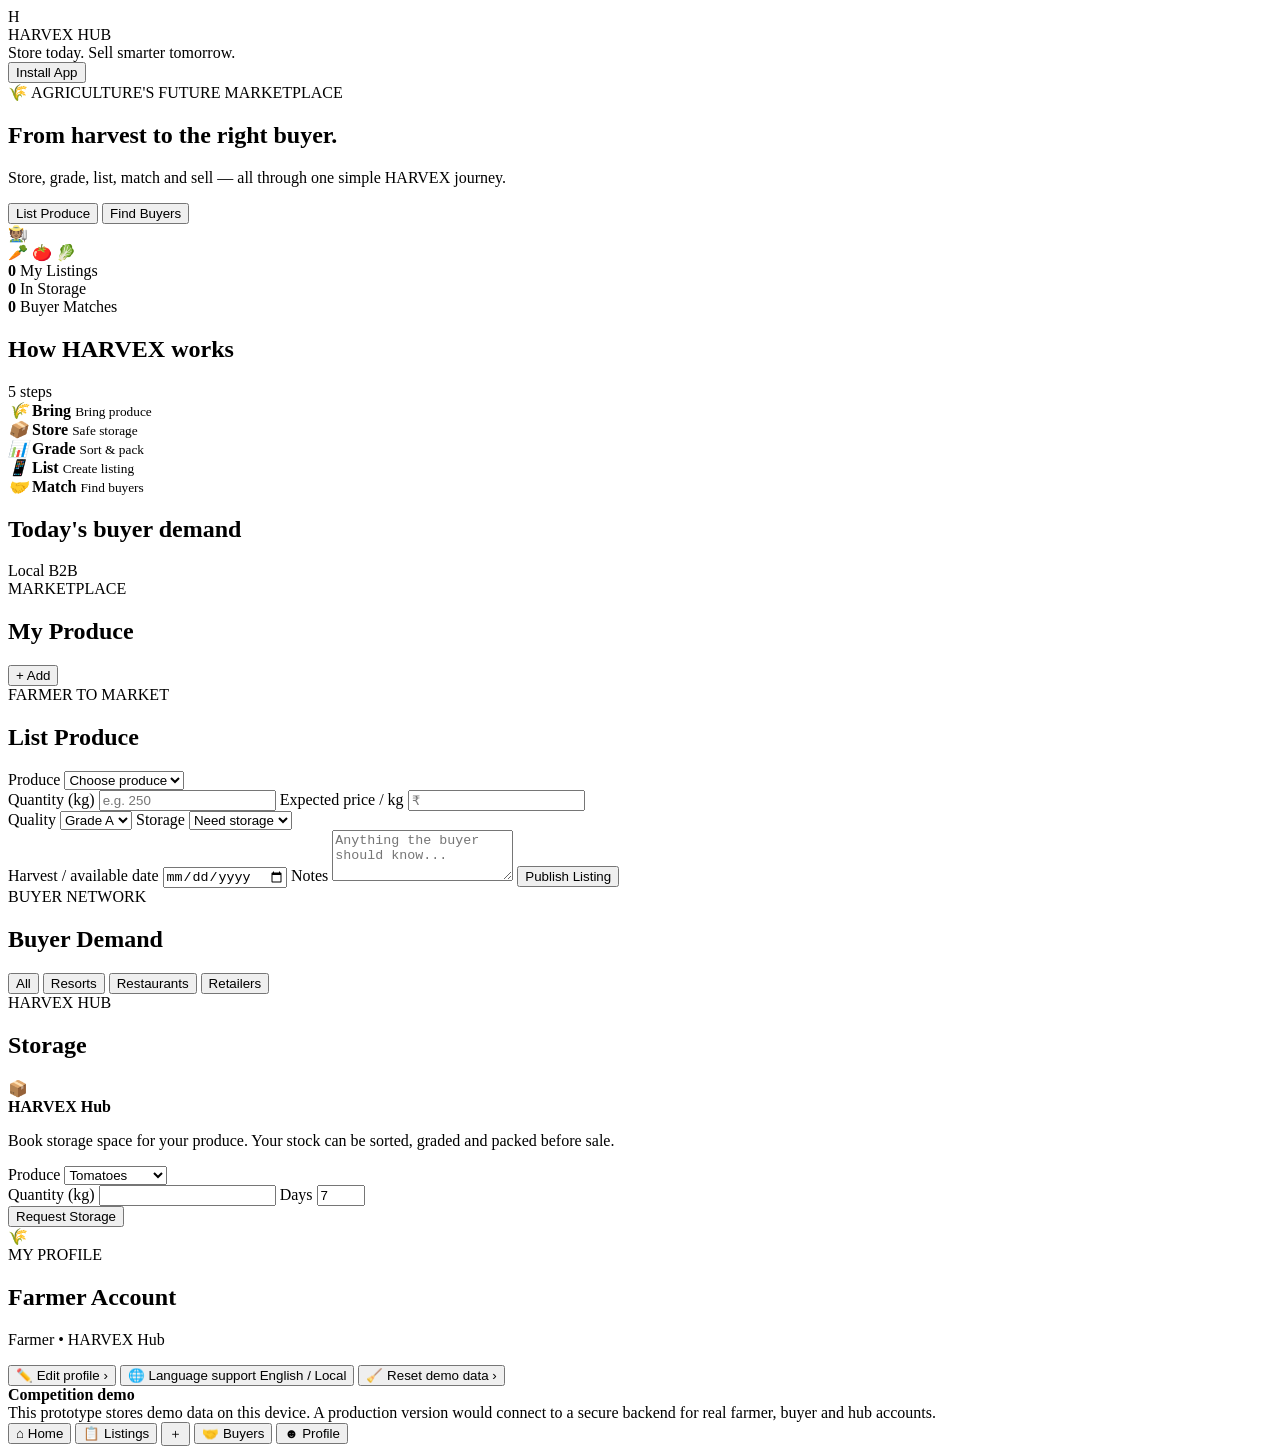
==== app/index.html @ 4658bad4 "Create index.html" ====
<!doctype html>
<html lang="en">
<head>
  <meta charset="utf-8">
  <meta name="viewport" content="width=device-width,initial-scale=1,viewport-fit=cover">
  <meta name="theme-color" content="#155C3B">
  <meta name="description" content="HARVEX HUB — agriculture storage, marketplace and buyer connections.">
  <link rel="manifest" href="manifest.json">
  <link rel="icon" href="icons/icon.svg">
  <link rel="stylesheet" href="styles.css">
  <title>HARVEX HUB</title>
</head>

<body>

<div id="toast" class="toast"></div>

<header class="topbar">
  <div class="brand">
    <div class="brandmark">H</div>
    <div>
      <div class="brandname">HARVEX <span>HUB</span></div>
      <div class="tagline">Store today. Sell smarter tomorrow.</div>
    </div>
  </div>
  <button id="installBtn" class="install-btn hidden">Install App</button>
</header>

<main>

<!-- HOME -->
<section id="home" class="screen active">

  <div class="hero">
    <div>
      <div class="eyebrow">🌾 AGRICULTURE'S FUTURE MARKETPLACE</div>

      <h1>From <span>harvest</span> to the right buyer.</h1>

      <p>
        Store, grade, list, match and sell — all through one simple HARVEX journey.
      </p>

      <div class="hero-actions">
        <button class="primary" data-go="add">List Produce</button>
        <button class="secondary" data-go="buyers">Find Buyers</button>
      </div>
    </div>

    <div class="hero-art">
      <div class="sun"></div>
      <div class="field f1"></div>
      <div class="field f2"></div>
      <div class="field f3"></div>
      <div class="farmer-emoji">🧑🏽‍🌾</div>
      <div class="produce">🥕 🍅 🥬</div>
    </div>
  </div>

  <div class="stats">
    <div>
      <b id="statListings">0</b>
      <span>My Listings</span>
    </div>

    <div>
      <b id="statStored">0</b>
      <span>In Storage</span>
    </div>

    <div>
      <b id="statMatches">0</b>
      <span>Buyer Matches</span>
    </div>
  </div>

  <div class="section-title">
    <h2>How HARVEX works</h2>
    <span>5 steps</span>
  </div>

  <div class="steps">

    <div class="step">
      <i>🌾</i>
      <b>Bring</b>
      <small>Bring produce</small>
    </div>

    <div class="step">
      <i>📦</i>
      <b>Store</b>
      <small>Safe storage</small>
    </div>

    <div class="step">
      <i>📊</i>
      <b>Grade</b>
      <small>Sort & pack</small>
    </div>

    <div class="step">
      <i>📱</i>
      <b>List</b>
      <small>Create listing</small>
    </div>

    <div class="step">
      <i>🤝</i>
      <b>Match</b>
      <small>Find buyers</small>
    </div>

  </div>

  <div class="section-title">
    <h2>Today's buyer demand</h2>
    <span>Local B2B</span>
  </div>

  <div id="demandPreview" class="demand-grid"></div>

</section>


<!-- LISTINGS -->
<section id="listings" class="screen">

  <div class="page-head">

    <div>
      <div class="eyebrow">MARKETPLACE</div>
      <h1>My Produce</h1>
    </div>

    <button class="primary small-btn" data-go="add">+ Add</button>

  </div>

  <div id="listingList"></div>

</section>


<!-- ADD PRODUCE -->
<section id="add" class="screen">

  <div class="page-head">

    <div>
      <div class="eyebrow">FARMER TO MARKET</div>
      <h1>List Produce</h1>
    </div>

  </div>

  <form id="produceForm" class="form-card">

    <label>
      Produce

      <select id="produce" required>
        <option value="">Choose produce</option>
        <option>Tomatoes</option>
        <option>Onions</option>
        <option>Potatoes</option>
        <option>Leafy Greens</option>
        <option>Bananas</option>
        <option>Mangoes</option>
        <option>Chillies</option>
        <option>Cashew</option>
      </select>

    </label>

    <div class="two">

      <label>
        Quantity (kg)
        <input id="qty" type="number" min="1" required placeholder="e.g. 250">
      </label>

      <label>
        Expected price / kg
        <input id="price" type="number" min="1" required placeholder="₹">
      </label>

    </div>

    <div class="two">

      <label>
        Quality

        <select id="quality">
          <option>Grade A</option>
          <option>Grade B</option>
          <option>Mixed</option>
        </select>

      </label>

      <label>
        Storage

        <select id="storage">
          <option>Need storage</option>
          <option>Ready to sell</option>
        </select>

      </label>

    </div>

    <label>
      Harvest / available date
      <input id="date" type="date" required>
    </label>

    <label>
      Notes

      <textarea
        id="notes"
        rows="3"
        placeholder="Anything the buyer should know..."
      ></textarea>

    </label>

    <button class="primary full" type="submit">
      Publish Listing
    </button>

  </form>

</section>


<!-- BUYERS -->
<section id="buyers" class="screen">

  <div class="page-head">

    <div>
      <div class="eyebrow">BUYER NETWORK</div>
      <h1>Buyer Demand</h1>
    </div>

  </div>

  <div class="filter-row">

    <button class="filter active" data-filter="All">
      All
    </button>

    <button class="filter" data-filter="Resort">
      Resorts
    </button>

    <button class="filter" data-filter="Restaurant">
      Restaurants
    </button>

    <button class="filter" data-filter="Retailer">
      Retailers
    </button>

  </div>

  <div id="buyerList"></div>

</section>


<!-- STORAGE -->
<section id="storage" class="screen">

  <div class="page-head">

    <div>
      <div class="eyebrow">HARVEX HUB</div>
      <h1>Storage</h1>
    </div>

  </div>

  <div class="storage-card">

    <div class="storage-visual">📦</div>

    <div>
      <b>HARVEX Hub</b>

      <p>
        Book storage space for your produce.
        Your stock can be sorted, graded and packed before sale.
      </p>

    </div>

  </div>

  <form id="storageForm" class="form-card">

    <label>
      Produce

      <select id="sProduce">
        <option>Tomatoes</option>
        <option>Onions</option>
        <option>Potatoes</option>
        <option>Leafy Greens</option>
        <option>Mangoes</option>
      </select>

    </label>

    <div class="two">

      <label>
        Quantity (kg)
        <input id="sQty" type="number" min="1" required>
      </label>

      <label>
        Days
        <input id="sDays" type="number" min="1" max="30" value="7" required>
      </label>

    </div>

    <button class="primary full" type="submit">
      Request Storage
    </button>

  </form>

  <div id="storageHistory"></div>

</section>


<!-- PROFILE -->
<section id="profile" class="screen">

  <div class="profile-hero">

    <div class="avatar">🌾</div>

    <div>

      <div class="eyebrow">MY PROFILE</div>

      <h1 id="profileName">
        Farmer Account
      </h1>

      <p id="profileRole">
        Farmer • HARVEX Hub
      </p>

    </div>

  </div>

  <div class="menu-card">

    <button id="editProfile">
      ✏️ Edit profile
      <span>›</span>
    </button>

    <button id="languageBtn">
      🌐 Language support
      <span>English / Local</span>
    </button>

    <button id="clearData">
      🧹 Reset demo data
      <span>›</span>
    </button>

  </div>

  <div class="info-note">

    <b>Competition demo</b>

    <br>

    This prototype stores demo data on this device.
    A production version would connect to a secure backend
    for real farmer, buyer and hub accounts.

  </div>

</section>

</main>


<!-- BOTTOM NAVIGATION -->
<nav class="bottom-nav">

  <button class="nav active" data-go="home">
    ⌂
    <span>Home</span>
  </button>

  <button class="nav" data-go="listings">
    📋
    <span>Listings</span>
  </button>

  <button class="nav add-nav" data-go="add">
    ＋
  </button>

  <button class="nav" data-go="buyers">
    🤝
    <span>Buyers</span>
  </button>

  <button class="nav" data-go="profile">
    ☻
    <span>Profile</span>
  </button>

</nav>


<script src="app.js"></script>

</body>
</html>
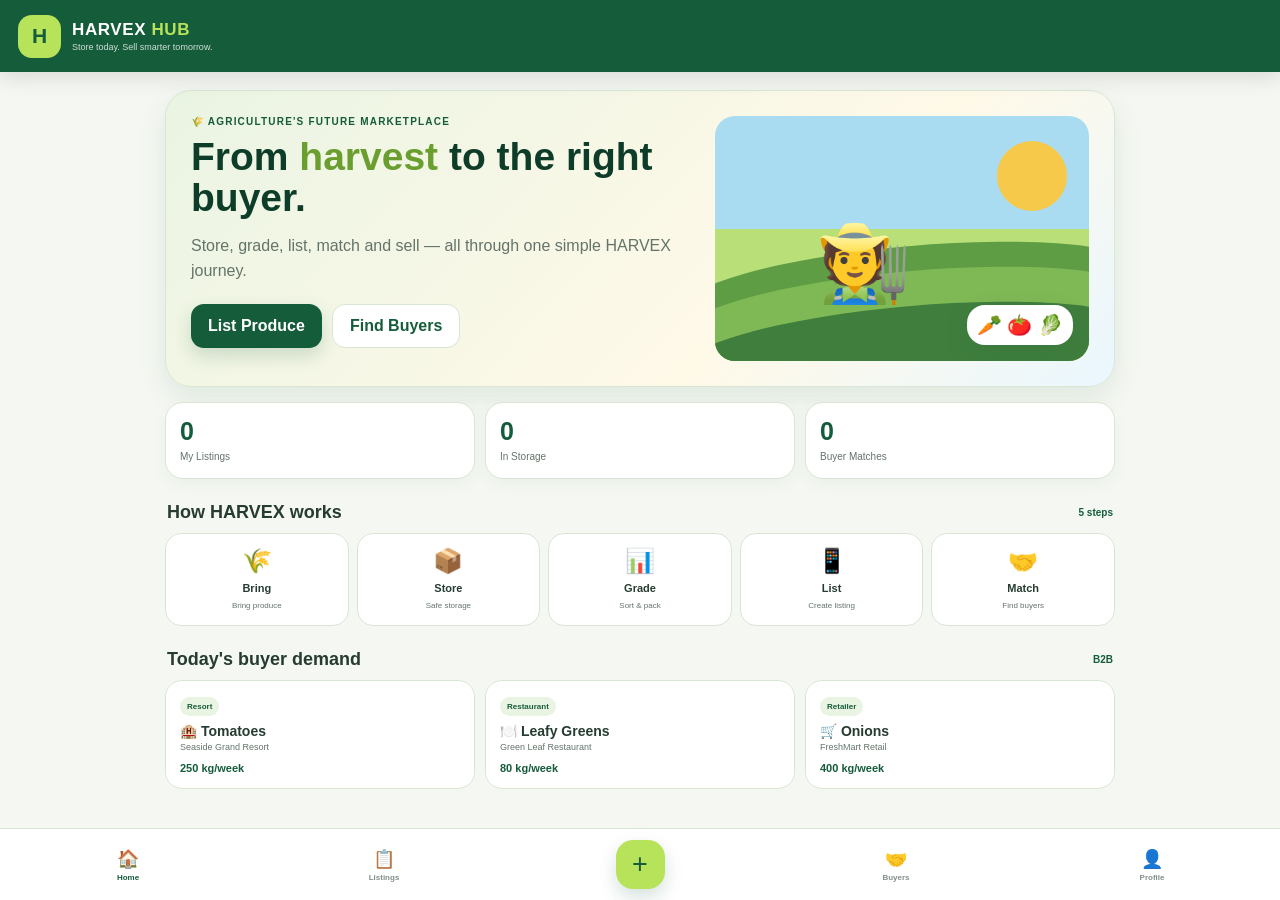
==== commit 077ea3d3: "Update index.html" ====
--- a/app/index.html
+++ b/app/index.html
@@ -1,63 +1,113 @@
-<!doctype html>
+<!DOCTYPE html>
 <html lang="en">
 <head>
-  <meta charset="utf-8">
-  <meta name="viewport" content="width=device-width,initial-scale=1,viewport-fit=cover">
-  <meta name="theme-color" content="#155C3B">
-  <meta name="description" content="HARVEX HUB — agriculture storage, marketplace and buyer connections.">
+  <meta charset="UTF-8">
+  <meta name="viewport" content="width=device-width, initial-scale=1.0">
+
+  <title>HARVEX HUB</title>
+
+  <meta name="theme-color" content="#155c3b">
+  <meta name="description" content="HARVEX HUB — Agriculture's Future Marketplace">
+
   <link rel="manifest" href="manifest.json">
-  <link rel="icon" href="icons/icon.svg">
   <link rel="stylesheet" href="styles.css">
-  <title>HARVEX HUB</title>
 </head>
 
 <body>
 
-<div id="toast" class="toast"></div>
-
 <header class="topbar">
+
   <div class="brand">
+
     <div class="brandmark">H</div>
-    <div>
-      <div class="brandname">HARVEX <span>HUB</span></div>
-      <div class="tagline">Store today. Sell smarter tomorrow.</div>
-    </div>
-  </div>
-  <button id="installBtn" class="install-btn hidden">Install App</button>
+
+    <div>
+      <div class="brandname">
+        HARVEX <span>HUB</span>
+      </div>
+
+      <div class="tagline">
+        Store today. Sell smarter tomorrow.
+      </div>
+    </div>
+
+  </div>
+
+  <button id="installBtn" class="install-btn hidden">
+    Install
+  </button>
+
 </header>
 
+
 <main>
 
-<!-- HOME -->
+
+<!-- ================= HOME ================= -->
+
 <section id="home" class="screen active">
 
   <div class="hero">
-    <div>
-      <div class="eyebrow">🌾 AGRICULTURE'S FUTURE MARKETPLACE</div>
-
-      <h1>From <span>harvest</span> to the right buyer.</h1>
+
+    <div>
+
+      <div class="eyebrow">
+        🌾 AGRICULTURE'S FUTURE MARKETPLACE
+      </div>
+
+      <h1>
+        From <span>harvest</span> to the right buyer.
+      </h1>
 
       <p>
-        Store, grade, list, match and sell — all through one simple HARVEX journey.
+        Store, grade, list, match and sell —
+        all through one simple HARVEX journey.
       </p>
 
       <div class="hero-actions">
-        <button class="primary" data-go="add">List Produce</button>
-        <button class="secondary" data-go="buyers">Find Buyers</button>
-      </div>
-    </div>
+
+        <button
+          class="primary"
+          data-go="add"
+        >
+          List Produce
+        </button>
+
+        <button
+          class="secondary"
+          data-go="buyers"
+        >
+          Find Buyers
+        </button>
+
+      </div>
+
+    </div>
+
 
     <div class="hero-art">
+
       <div class="sun"></div>
+
       <div class="field f1"></div>
       <div class="field f2"></div>
       <div class="field f3"></div>
-      <div class="farmer-emoji">🧑🏽‍🌾</div>
-      <div class="produce">🥕 🍅 🥬</div>
-    </div>
-  </div>
+
+      <div class="farmer-emoji">
+        🧑‍🌾
+      </div>
+
+      <div class="produce">
+        🥕 🍅 🥬
+      </div>
+
+    </div>
+
+  </div>
+
 
   <div class="stats">
+
     <div>
       <b id="statListings">0</b>
       <span>My Listings</span>
@@ -72,12 +122,18 @@
       <b id="statMatches">0</b>
       <span>Buyer Matches</span>
     </div>
-  </div>
+
+  </div>
+
 
   <div class="section-title">
+
     <h2>How HARVEX works</h2>
+
     <span>5 steps</span>
-  </div>
+
+  </div>
+
 
   <div class="steps">
 
@@ -113,245 +169,395 @@
 
   </div>
 
+
   <div class="section-title">
+
     <h2>Today's buyer demand</h2>
-    <span>Local B2B</span>
-  </div>
-
-  <div id="demandPreview" class="demand-grid"></div>
+
+    <span>B2B</span>
+
+  </div>
+
+
+  <div
+    id="demandPreview"
+    class="demand-grid"
+  ></div>
 
 </section>
 
 
-<!-- LISTINGS -->
+
+<!-- ================= ADD PRODUCE ================= -->
+
+<section id="add" class="screen">
+
+  <div class="page-head">
+
+    <div>
+
+      <div class="eyebrow">
+        HARVEX MARKETPLACE
+      </div>
+
+      <h1>List your produce</h1>
+
+    </div>
+
+  </div>
+
+
+  <div class="form-card">
+
+    <form id="produceForm">
+
+      <label>
+        PRODUCE
+
+        <input
+          id="produce"
+          type="text"
+          placeholder="e.g. Tomatoes"
+          required
+        >
+
+      </label>
+
+
+      <div class="two">
+
+        <label>
+          QUANTITY (KG)
+
+          <input
+            id="qty"
+            type="number"
+            min="1"
+            placeholder="100"
+            required
+          >
+
+        </label>
+
+
+        <label>
+          EXPECTED PRICE (₹/KG)
+
+          <input
+            id="price"
+            type="number"
+            min="1"
+            placeholder="30"
+            required
+          >
+
+        </label>
+
+      </div>
+
+
+      <div class="two">
+
+        <label>
+          QUALITY
+
+          <select id="quality">
+
+            <option>Grade A</option>
+            <option>Grade B</option>
+            <option>Grade C</option>
+
+          </select>
+
+        </label>
+
+
+        <label>
+          AVAILABLE FROM
+
+          <input
+            id="date"
+            type="date"
+            required
+          >
+
+        </label>
+
+      </div>
+
+
+      <label>
+
+        STORAGE REQUIREMENT
+
+        <select id="storage">
+
+          <option>Standard Storage</option>
+          <option>Cold Storage</option>
+          <option>Dry Storage</option>
+          <option>Short-Term Storage</option>
+
+        </select>
+
+      </label>
+
+
+      <label>
+
+        NOTES
+
+        <textarea
+          id="notes"
+          rows="4"
+          placeholder="Additional information about your produce..."
+        ></textarea>
+
+      </label>
+
+
+      <button
+        type="submit"
+        class="primary full"
+      >
+        🌾 Publish Produce Listing
+      </button>
+
+    </form>
+
+  </div>
+
+</section>
+
+
+
+<!-- ================= LISTINGS ================= -->
+
 <section id="listings" class="screen">
 
   <div class="page-head">
 
     <div>
-      <div class="eyebrow">MARKETPLACE</div>
-      <h1>My Produce</h1>
-    </div>
-
-    <button class="primary small-btn" data-go="add">+ Add</button>
-
-  </div>
+
+      <div class="eyebrow">
+        YOUR MARKETPLACE
+      </div>
+
+      <h1>My Listings</h1>
+
+    </div>
+
+    <button
+      class="primary small-btn"
+      data-go="add"
+    >
+      + Add
+    </button>
+
+  </div>
+
 
   <div id="listingList"></div>
 
 </section>
 
 
-<!-- ADD PRODUCE -->
-<section id="add" class="screen">
+
+<!-- ================= BUYERS ================= -->
+
+<section id="buyers" class="screen">
 
   <div class="page-head">
 
     <div>
-      <div class="eyebrow">FARMER TO MARKET</div>
-      <h1>List Produce</h1>
-    </div>
-
-  </div>
-
-  <form id="produceForm" class="form-card">
-
-    <label>
-      Produce
-
-      <select id="produce" required>
-        <option value="">Choose produce</option>
-        <option>Tomatoes</option>
-        <option>Onions</option>
-        <option>Potatoes</option>
-        <option>Leafy Greens</option>
-        <option>Bananas</option>
-        <option>Mangoes</option>
-        <option>Chillies</option>
-        <option>Cashew</option>
-      </select>
-
-    </label>
-
-    <div class="two">
+
+      <div class="eyebrow">
+        VERIFIED BUYERS
+      </div>
+
+      <h1>Find Buyers</h1>
+
+    </div>
+
+  </div>
+
+
+  <div class="filter-row">
+
+    <button
+      class="filter active"
+      data-filter="All"
+    >
+      All
+    </button>
+
+    <button
+      class="filter"
+      data-filter="Resort"
+    >
+      🏨 Resorts
+    </button>
+
+    <button
+      class="filter"
+      data-filter="Restaurant"
+    >
+      🍽️ Restaurants
+    </button>
+
+    <button
+      class="filter"
+      data-filter="Retailer"
+    >
+      🛒 Retailers
+    </button>
+
+  </div>
+
+
+  <div id="buyerList"></div>
+
+
+  <div class="info-note">
+
+    <b>💡 HARVEX B2B NETWORK</b>
+
+    <br><br>
+
+    We connect farmers with potential recurring
+    buyers such as resorts, restaurants, retailers
+    and other agricultural businesses.
+
+  </div>
+
+</section>
+
+
+
+<!-- ================= STORAGE ================= -->
+
+<section id="storage" class="screen">
+
+  <div class="page-head">
+
+    <div>
+
+      <div class="eyebrow">
+        HARVEX HUB
+      </div>
+
+      <h1>Smart Storage</h1>
+
+    </div>
+
+  </div>
+
+
+  <div class="storage-card">
+
+    <div class="storage-visual">
+      📦
+    </div>
+
+    <div>
+
+      <h2>Store today. Sell smarter.</h2>
+
+      <p>
+        Request suitable storage while HARVEX
+        works to connect your produce with
+        potential buyers.
+      </p>
+
+    </div>
+
+  </div>
+
+
+  <div class="form-card">
+
+    <form id="storageForm">
 
       <label>
-        Quantity (kg)
-        <input id="qty" type="number" min="1" required placeholder="e.g. 250">
+
+        PRODUCE
+
+        <input
+          id="sProduce"
+          type="text"
+          placeholder="e.g. Tomatoes"
+          required
+        >
+
       </label>
 
-      <label>
-        Expected price / kg
-        <input id="price" type="number" min="1" required placeholder="₹">
-      </label>
-
-    </div>
-
-    <div class="two">
-
-      <label>
-        Quality
-
-        <select id="quality">
-          <option>Grade A</option>
-          <option>Grade B</option>
-          <option>Mixed</option>
-        </select>
-
-      </label>
-
-      <label>
-        Storage
-
-        <select id="storage">
-          <option>Need storage</option>
-          <option>Ready to sell</option>
-        </select>
-
-      </label>
-
-    </div>
-
-    <label>
-      Harvest / available date
-      <input id="date" type="date" required>
-    </label>
-
-    <label>
-      Notes
-
-      <textarea
-        id="notes"
-        rows="3"
-        placeholder="Anything the buyer should know..."
-      ></textarea>
-
-    </label>
-
-    <button class="primary full" type="submit">
-      Publish Listing
-    </button>
-
-  </form>
+
+      <div class="two">
+
+        <label>
+
+          QUANTITY (KG)
+
+          <input
+            id="sQty"
+            type="number"
+            min="1"
+            placeholder="100"
+            required
+          >
+
+        </label>
+
+
+        <label>
+
+          STORAGE PERIOD (DAYS)
+
+          <input
+            id="sDays"
+            type="number"
+            min="1"
+            placeholder="7"
+            required
+          >
+
+        </label>
+
+      </div>
+
+
+      <button
+        type="submit"
+        class="primary full"
+      >
+        📦 Request HARVEX Hub Storage
+      </button>
+
+    </form>
+
+  </div>
+
+
+  <div id="storageHistory"></div>
 
 </section>
 
 
-<!-- BUYERS -->
-<section id="buyers" class="screen">
-
-  <div class="page-head">
-
-    <div>
-      <div class="eyebrow">BUYER NETWORK</div>
-      <h1>Buyer Demand</h1>
-    </div>
-
-  </div>
-
-  <div class="filter-row">
-
-    <button class="filter active" data-filter="All">
-      All
-    </button>
-
-    <button class="filter" data-filter="Resort">
-      Resorts
-    </button>
-
-    <button class="filter" data-filter="Restaurant">
-      Restaurants
-    </button>
-
-    <button class="filter" data-filter="Retailer">
-      Retailers
-    </button>
-
-  </div>
-
-  <div id="buyerList"></div>
-
-</section>
-
-
-<!-- STORAGE -->
-<section id="storage" class="screen">
-
-  <div class="page-head">
-
-    <div>
-      <div class="eyebrow">HARVEX HUB</div>
-      <h1>Storage</h1>
-    </div>
-
-  </div>
-
-  <div class="storage-card">
-
-    <div class="storage-visual">📦</div>
-
-    <div>
-      <b>HARVEX Hub</b>
-
-      <p>
-        Book storage space for your produce.
-        Your stock can be sorted, graded and packed before sale.
-      </p>
-
-    </div>
-
-  </div>
-
-  <form id="storageForm" class="form-card">
-
-    <label>
-      Produce
-
-      <select id="sProduce">
-        <option>Tomatoes</option>
-        <option>Onions</option>
-        <option>Potatoes</option>
-        <option>Leafy Greens</option>
-        <option>Mangoes</option>
-      </select>
-
-    </label>
-
-    <div class="two">
-
-      <label>
-        Quantity (kg)
-        <input id="sQty" type="number" min="1" required>
-      </label>
-
-      <label>
-        Days
-        <input id="sDays" type="number" min="1" max="30" value="7" required>
-      </label>
-
-    </div>
-
-    <button class="primary full" type="submit">
-      Request Storage
-    </button>
-
-  </form>
-
-  <div id="storageHistory"></div>
-
-</section>
-
-
-<!-- PROFILE -->
+
+<!-- ================= PROFILE ================= -->
+
 <section id="profile" class="screen">
 
   <div class="profile-hero">
 
-    <div class="avatar">🌾</div>
-
-    <div>
-
-      <div class="eyebrow">MY PROFILE</div>
+    <div class="avatar">
+      🧑‍🌾
+    </div>
+
+    <div>
+
+      <div class="eyebrow">
+        HARVEX MEMBER
+      </div>
 
       <h1 id="profileName">
         Farmer Account
@@ -365,72 +571,136 @@
 
   </div>
 
+
   <div class="menu-card">
 
     <button id="editProfile">
-      ✏️ Edit profile
+
+      👤 Edit Profile
+
       <span>›</span>
-    </button>
+
+    </button>
+
 
     <button id="languageBtn">
-      🌐 Language support
-      <span>English / Local</span>
-    </button>
+
+      🌐 Local Language Support
+
+      <span>›</span>
+
+    </button>
+
+
+    <button data-go="storage">
+
+      📦 My Storage
+
+      <span>›</span>
+
+    </button>
+
+
+    <button data-go="listings">
+
+      📋 My Listings
+
+      <span>›</span>
+
+    </button>
+
 
     <button id="clearData">
-      🧹 Reset demo data
+
+      🔄 Reset Demo Data
+
       <span>›</span>
-    </button>
-
-  </div>
+
+    </button>
+
+  </div>
+
 
   <div class="info-note">
 
-    <b>Competition demo</b>
-
-    <br>
-
-    This prototype stores demo data on this device.
-    A production version would connect to a secure backend
-    for real farmer, buyer and hub accounts.
+    <b>HARVEX's approach:</b>
+
+    <br><br>
+
+    Trust first. Technology second.
+
+    <br><br>
+
+    Farmers can receive assisted,
+    local-language support so that
+    technology does not become a barrier.
 
   </div>
 
 </section>
 
+
 </main>
 
 
-<!-- BOTTOM NAVIGATION -->
+
+<!-- ================= BOTTOM NAVIGATION ================= -->
+
 <nav class="bottom-nav">
 
-  <button class="nav active" data-go="home">
-    ⌂
+  <button
+    class="nav active"
+    data-go="home"
+  >
+    🏠
     <span>Home</span>
   </button>
 
-  <button class="nav" data-go="listings">
+
+  <button
+    class="nav"
+    data-go="listings"
+  >
     📋
     <span>Listings</span>
   </button>
 
-  <button class="nav add-nav" data-go="add">
-    ＋
+
+  <button
+    class="add-nav"
+    data-go="add"
+  >
+    +
   </button>
 
-  <button class="nav" data-go="buyers">
+
+  <button
+    class="nav"
+    data-go="buyers"
+  >
     🤝
     <span>Buyers</span>
   </button>
 
-  <button class="nav" data-go="profile">
-    ☻
+
+  <button
+    class="nav"
+    data-go="profile"
+  >
+    👤
     <span>Profile</span>
   </button>
 
 </nav>
 
 
+
+<div
+  id="toast"
+  class="toast"
+></div>
+
+
 <script src="app.js"></script>
 
 </body>
--- a/app/styles.css
+++ b/app/styles.css
@@ -0,0 +1,706 @@
+:root {
+  --green: #155c3b;
+  --deep: #0d3d28;
+  --lime: #b7e35a;
+  --sage: #eaf4e3;
+  --cream: #fff9e8;
+  --ink: #263b31;
+  --muted: #64746a;
+  --line: #d9e6d4;
+  --white: #ffffff;
+  --orange: #f28c28;
+  --blue: #3db7e8;
+  --purple: #8c6ce8;
+  --shadow: 0 10px 28px rgba(21,92,59,.10);
+}
+
+* {
+  box-sizing: border-box;
+}
+
+html {
+  scroll-behavior: smooth;
+}
+
+body {
+  margin: 0;
+  background: #f5f8f2;
+  color: var(--ink);
+  font-family: Arial, sans-serif;
+  padding-bottom: 82px;
+}
+
+button,
+input,
+select,
+textarea {
+  font: inherit;
+}
+
+button {
+  cursor: pointer;
+  border: 0;
+}
+
+.topbar {
+  height: 72px;
+  background: var(--green);
+  color: white;
+  display: flex;
+  align-items: center;
+  justify-content: space-between;
+  padding: 0 18px;
+  position: sticky;
+  top: 0;
+  z-index: 20;
+  box-shadow: 0 5px 20px rgba(0,0,0,.12);
+}
+
+.brand {
+  display: flex;
+  align-items: center;
+  gap: 11px;
+}
+
+.brandmark {
+  width: 43px;
+  height: 43px;
+  border-radius: 14px;
+  background: var(--lime);
+  color: var(--green);
+  display: grid;
+  place-items: center;
+  font-weight: 900;
+  font-size: 21px;
+}
+
+.brandname {
+  font-weight: 900;
+  letter-spacing: .6px;
+  font-size: 17px;
+}
+
+.brandname span {
+  color: var(--lime);
+}
+
+.tagline {
+  font-size: 9px;
+  opacity: .8;
+  margin-top: 2px;
+}
+
+.install-btn {
+  background: var(--lime);
+  color: var(--green);
+  font-weight: 800;
+  border-radius: 12px;
+  padding: 10px 13px;
+}
+
+.hidden {
+  display: none !important;
+}
+
+main {
+  max-width: 980px;
+  margin: auto;
+  padding: 18px 15px;
+}
+
+.screen {
+  display: none;
+}
+
+.screen.active {
+  display: block;
+}
+
+.hero {
+  background: linear-gradient(
+    135deg,
+    #eaf4e3 0%,
+    #fff9e8 65%,
+    #eaf7ff 100%
+  );
+  border: 1px solid var(--line);
+  border-radius: 26px;
+  padding: 25px;
+  display: grid;
+  grid-template-columns: 1.15fr .85fr;
+  gap: 18px;
+  overflow: hidden;
+  box-shadow: var(--shadow);
+}
+
+.eyebrow {
+  font-size: 10px;
+  letter-spacing: 1.2px;
+  color: var(--green);
+  font-weight: 900;
+}
+
+.hero h1 {
+  font-size: 39px;
+  line-height: 1.04;
+  margin: 10px 0;
+  color: var(--deep);
+}
+
+.hero h1 span {
+  color: #6a9e2f;
+}
+
+.hero p {
+  color: var(--muted);
+  max-width: 520px;
+  line-height: 1.55;
+}
+
+.hero-actions {
+  display: flex;
+  gap: 10px;
+  margin-top: 20px;
+}
+
+.primary,
+.secondary {
+  padding: 12px 17px;
+  border-radius: 13px;
+  font-weight: 800;
+}
+
+.primary {
+  background: var(--green);
+  color: white;
+  box-shadow: 0 8px 18px rgba(21,92,59,.18);
+}
+
+.secondary {
+  background: white;
+  color: var(--green);
+  border: 1px solid var(--line);
+}
+
+.small-btn {
+  padding: 9px 13px;
+}
+
+.full {
+  width: 100%;
+}
+
+.hero-art {
+  min-height: 245px;
+  position: relative;
+  border-radius: 20px;
+  background: linear-gradient(#a9dcf0 0 46%, #b8df78 46%);
+  overflow: hidden;
+}
+
+.sun {
+  position: absolute;
+  width: 70px;
+  height: 70px;
+  border-radius: 50%;
+  background: #f6c94a;
+  right: 22px;
+  top: 25px;
+}
+
+.field {
+  position: absolute;
+  left: -10%;
+  width: 125%;
+  height: 90px;
+  border-radius: 50% 50% 0 0;
+  transform: rotate(-5deg);
+}
+
+.f1 {
+  bottom: 25px;
+  background: #5f9d45;
+}
+
+.f2 {
+  bottom: 0;
+  background: #7eb956;
+}
+
+.f3 {
+  bottom: -35px;
+  background: #3f7e3d;
+}
+
+.farmer-emoji {
+  position: absolute;
+  font-size: 76px;
+  left: 27%;
+  bottom: 53px;
+}
+
+.produce {
+  position: absolute;
+  bottom: 16px;
+  right: 16px;
+  background: white;
+  border-radius: 18px;
+  padding: 8px 10px;
+  font-size: 20px;
+  box-shadow: var(--shadow);
+}
+
+.stats {
+  display: grid;
+  grid-template-columns: repeat(3,1fr);
+  gap: 10px;
+  margin: 15px 0;
+}
+
+.stats > div {
+  background: white;
+  border: 1px solid var(--line);
+  border-radius: 18px;
+  padding: 14px;
+  box-shadow: 0 5px 15px rgba(21,92,59,.05);
+}
+
+.stats b {
+  display: block;
+  font-size: 25px;
+  color: var(--green);
+}
+
+.stats span {
+  font-size: 10px;
+  color: var(--muted);
+}
+
+.section-title {
+  display: flex;
+  justify-content: space-between;
+  align-items: center;
+  margin: 23px 2px 10px;
+}
+
+.section-title h2 {
+  font-size: 18px;
+  margin: 0;
+}
+
+.section-title span {
+  font-size: 10px;
+  color: var(--green);
+  font-weight: 800;
+}
+
+.steps {
+  display: grid;
+  grid-template-columns: repeat(5,1fr);
+  gap: 8px;
+}
+
+.step {
+  background: white;
+  border: 1px solid var(--line);
+  border-radius: 16px;
+  padding: 13px 8px;
+  text-align: center;
+}
+
+.step i {
+  display: block;
+  font-style: normal;
+  font-size: 24px;
+  margin-bottom: 7px;
+}
+
+.step b {
+  display: block;
+  font-size: 11px;
+}
+
+.step small {
+  color: var(--muted);
+  font-size: 8px;
+}
+
+.demand-grid {
+  display: grid;
+  grid-template-columns: repeat(3,1fr);
+  gap: 10px;
+}
+
+.demand {
+  background: white;
+  border: 1px solid var(--line);
+  border-radius: 17px;
+  padding: 14px;
+}
+
+.demand .badge {
+  font-size: 8px;
+  background: var(--sage);
+  color: var(--green);
+  padding: 5px 7px;
+  border-radius: 99px;
+  font-weight: 800;
+}
+
+.demand h3 {
+  margin: 10px 0 3px;
+  font-size: 14px;
+}
+
+.demand p {
+  margin: 0;
+  color: var(--muted);
+  font-size: 9px;
+}
+
+.demand .qty {
+  margin-top: 10px;
+  font-weight: 900;
+  color: var(--green);
+  font-size: 11px;
+}
+
+.page-head {
+  display: flex;
+  align-items: end;
+  justify-content: space-between;
+  margin: 8px 2px 18px;
+}
+
+.page-head h1 {
+  margin: 4px 0 0;
+  font-size: 30px;
+}
+
+.form-card {
+  background: white;
+  border: 1px solid var(--line);
+  border-radius: 22px;
+  padding: 18px;
+  box-shadow: var(--shadow);
+  max-width: 720px;
+}
+
+.form-card label {
+  display: block;
+  font-size: 10px;
+  font-weight: 900;
+  color: var(--green);
+  margin-bottom: 13px;
+}
+
+.form-card input,
+.form-card select,
+.form-card textarea {
+  width: 100%;
+  margin-top: 6px;
+  padding: 12px;
+  border: 1px solid #d5e0d2;
+  border-radius: 12px;
+  background: #fbfdf9;
+  outline: none;
+  color: var(--ink);
+}
+
+.form-card input:focus,
+.form-card select:focus,
+.form-card textarea:focus {
+  border-color: var(--green);
+}
+
+.two {
+  display: grid;
+  grid-template-columns: 1fr 1fr;
+  gap: 10px;
+}
+
+.list-card {
+  background: white;
+  border: 1px solid var(--line);
+  border-radius: 18px;
+  padding: 15px;
+  margin-bottom: 10px;
+  display: flex;
+  justify-content: space-between;
+  gap: 15px;
+  align-items: center;
+}
+
+.list-card h3 {
+  margin: 0 0 5px;
+  font-size: 15px;
+}
+
+.list-card p {
+  margin: 0;
+  font-size: 9px;
+  color: var(--muted);
+  line-height: 1.5;
+}
+
+.price {
+  font-weight: 900;
+  color: var(--green);
+  font-size: 17px;
+  text-align: right;
+}
+
+.status {
+  font-size: 8px;
+  font-weight: 900;
+  padding: 5px 7px;
+  border-radius: 99px;
+  background: var(--sage);
+  color: var(--green);
+  display: inline-block;
+  margin-top: 6px;
+}
+
+.filter-row {
+  display: flex;
+  gap: 7px;
+  overflow: auto;
+  margin-bottom: 14px;
+}
+
+.filter {
+  white-space: nowrap;
+  padding: 8px 12px;
+  border-radius: 99px;
+  background: white;
+  border: 1px solid var(--line);
+  font-size: 9px;
+  font-weight: 800;
+  color: var(--muted);
+}
+
+.filter.active {
+  background: var(--green);
+  color: white;
+}
+
+.storage-card {
+  background: linear-gradient(135deg,var(--green),#2d8057);
+  color: white;
+  border-radius: 22px;
+  padding: 20px;
+  display: flex;
+  gap: 15px;
+  align-items: center;
+  margin-bottom: 14px;
+}
+
+.storage-visual {
+  font-size: 45px;
+  background: rgba(255,255,255,.12);
+  width: 70px;
+  height: 70px;
+  border-radius: 20px;
+  display: grid;
+  place-items: center;
+}
+
+.storage-card p {
+  font-size: 10px;
+  line-height: 1.5;
+  opacity: .85;
+}
+
+.history-title {
+  font-weight: 900;
+  margin: 15px 0 10px;
+}
+
+.history-item {
+  background: white;
+  border: 1px solid var(--line);
+  border-radius: 15px;
+  padding: 12px;
+  margin-bottom: 8px;
+  font-size: 10px;
+}
+
+.profile-hero {
+  background: linear-gradient(135deg,var(--green),#2f805a);
+  color: white;
+  border-radius: 23px;
+  padding: 22px;
+  display: flex;
+  align-items: center;
+  gap: 15px;
+}
+
+.avatar {
+  width: 60px;
+  height: 60px;
+  border-radius: 19px;
+  background: var(--lime);
+  display: grid;
+  place-items: center;
+  font-size: 30px;
+}
+
+.profile-hero .eyebrow {
+  color: var(--lime);
+}
+
+.profile-hero h1 {
+  margin: 4px 0;
+  font-size: 23px;
+}
+
+.profile-hero p {
+  margin: 0;
+  font-size: 10px;
+  opacity: .8;
+}
+
+.menu-card {
+  background: white;
+  border: 1px solid var(--line);
+  border-radius: 20px;
+  margin-top: 14px;
+  overflow: hidden;
+}
+
+.menu-card button {
+  width: 100%;
+  padding: 16px;
+  border-bottom: 1px solid #edf2ea;
+  background: white;
+  text-align: left;
+  color: var(--ink);
+  font-weight: 800;
+  display: flex;
+  justify-content: space-between;
+}
+
+.menu-card button:last-child {
+  border-bottom: 0;
+}
+
+.menu-card span {
+  color: var(--muted);
+  font-size: 9px;
+}
+
+.info-note {
+  background: var(--cream);
+  border: 1px solid #ead38a;
+  border-radius: 17px;
+  padding: 14px;
+  margin-top: 14px;
+  font-size: 9px;
+  line-height: 1.5;
+  color: #6e5b28;
+}
+
+.bottom-nav {
+  position: fixed;
+  bottom: 0;
+  left: 0;
+  right: 0;
+  height: 72px;
+  background: rgba(255,255,255,.97);
+  border-top: 1px solid var(--line);
+  display: grid;
+  grid-template-columns: repeat(5,1fr);
+  z-index: 30;
+  padding-bottom: env(safe-area-inset-bottom);
+}
+
+.nav {
+  background: transparent;
+  color: #819087;
+  font-size: 18px;
+  font-weight: 800;
+  display: flex;
+  flex-direction: column;
+  align-items: center;
+  justify-content: center;
+  gap: 3px;
+}
+
+.nav span {
+  font-size: 8px;
+}
+
+.nav.active {
+  color: var(--green);
+}
+
+.add-nav {
+  width: 49px;
+  height: 49px;
+  border-radius: 17px;
+  background: var(--lime);
+  color: var(--green);
+  font-size: 27px;
+  align-self: center;
+  justify-self: center;
+  box-shadow: 0 8px 18px rgba(21,92,59,.18);
+}
+
+.toast {
+  position: fixed;
+  left: 50%;
+  top: 82px;
+  transform: translateX(-50%) translateY(-20px);
+  background: var(--deep);
+  color: white;
+  padding: 11px 15px;
+  border-radius: 13px;
+  font-size: 10px;
+  font-weight: 800;
+  opacity: 0;
+  pointer-events: none;
+  transition: .25s;
+  z-index: 50;
+}
+
+.toast.show {
+  opacity: 1;
+  transform: translateX(-50%) translateY(0);
+}
+
+@media(max-width:700px) {
+
+  .hero {
+    grid-template-columns: 1fr;
+    padding: 19px;
+  }
+
+  .hero h1 {
+    font-size: 32px;
+  }
+
+  .hero-art {
+    min-height: 190px;
+  }
+
+  .steps {
+    grid-template-columns: repeat(5,1fr);
+    overflow: auto;
+  }
+
+  .step {
+    min-width: 72px;
+  }
+
+  .demand-grid {
+    grid-template-columns: 1fr;
+  }
+
+  .two {
+    grid-template-columns: 1fr;
+  }
+
+  .page-head h1 {
+    font-size: 26px;
+  }
+}
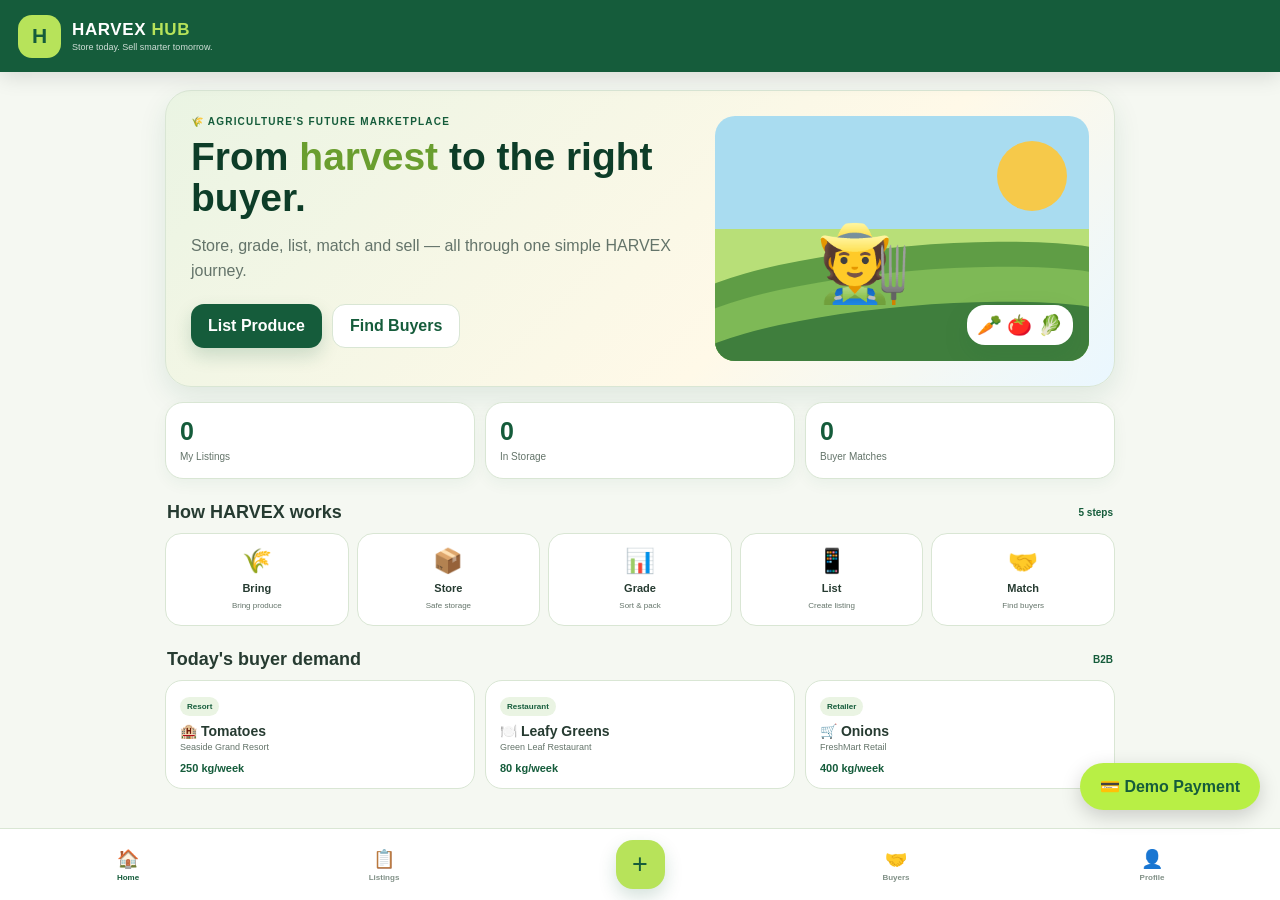
==== commit 2618d44c: "Update index.html" ====
--- a/app/index.html
+++ b/app/index.html
@@ -700,8 +700,127 @@
   class="toast"
 ></div>
 
-
-<script src="app.js"></script>
+<!-- PAYMENT / SALE SCREEN -->
+
+<section id="payment" class="screen">
+
+  <div class="page-head">
+    <div>
+      <div class="eyebrow">HARVEX TRANSACTION</div>
+      <h1>Confirm Sale</h1>
+    </div>
+  </div>
+
+  <div class="form-card" id="saleForm">
+
+    <h2>🧾 Order Summary</h2>
+
+    <div class="order-row">
+      <span>Buyer</span>
+      <b>HARVEX Resort Partner</b>
+    </div>
+
+    <div class="order-row">
+      <span>Produce</span>
+      <b>Tomatoes</b>
+    </div>
+
+    <div class="order-row">
+      <span>Quantity</span>
+      <b>100 kg</b>
+    </div>
+
+    <div class="order-row">
+      <span>Price</span>
+      <b>₹30/kg</b>
+    </div>
+
+    <div class="sale-total">
+      Total: ₹3,000
+    </div>
+
+    <h3>Choose Payment Method</h3>
+
+    <label class="payment-choice">
+      <input type="radio" name="harvexPay" checked>
+      💳 UPI
+    </label>
+
+    <label class="payment-choice">
+      <input type="radio" name="harvexPay">
+      🏦 Bank Transfer
+    </label>
+
+    <label class="payment-choice">
+      <input type="radio" name="harvexPay">
+      🔐 Secure Escrow
+    </label>
+
+    <button
+      id="harvexPayButton"
+      class="primary full"
+      type="button"
+    >
+      💳 Pay ₹3,000
+    </button>
+
+    <p class="demo-payment-note">
+      Demo payment for prototype presentation.
+      No real money is transferred.
+    </p>
+
+  </div>
+
+
+  <div
+    class="form-card"
+    id="saleSuccess"
+    style="display:none;text-align:center;"
+  >
+
+    <div style="font-size:60px;">✅</div>
+
+    <h2>Sale Confirmed!</h2>
+
+    <p>
+      Payment has been successfully recorded
+      in this HARVEX prototype.
+    </p>
+
+    <div class="sale-total">
+      ₹3,000
+    </div>
+
+    <p>
+      🌾 Tomatoes — 100 kg<br>
+      🏨 HARVEX Resort Partner
+    </p>
+
+    <button
+      class="primary full"
+      type="button"
+      onclick="document.querySelector('[data-go=home]').click()"
+    >
+      Back to Home
+    </button>
+
+  </div>
+
+</section>
+
+
+<script>
+
+document.getElementById("harvexPayButton").onclick = function(){
+
+  document.getElementById("saleForm").style.display = "none";
+
+  document.getElementById("saleSuccess").style.display = "block";
+
+};
+
+</script>
+  <script src="app.js"></script>
 
 </body>
 </html>
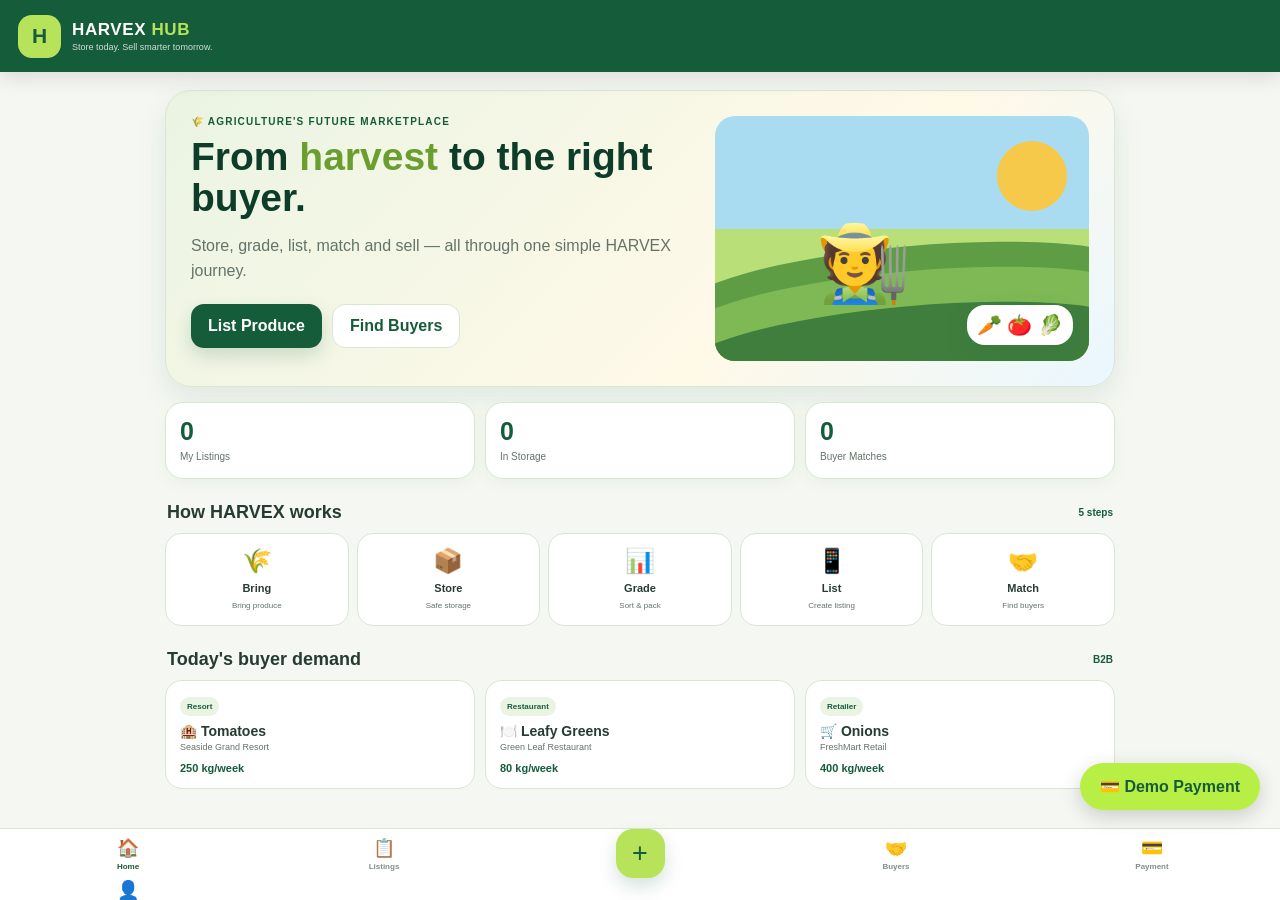
==== commit acbfd853: "Update index.html" ====
--- a/app/index.html
+++ b/app/index.html
@@ -681,6 +681,13 @@
     🤝
     <span>Buyers</span>
   </button>
+  <button
+  class="nav"
+  data-go="payment"
+>
+  💳
+  <span>Payment</span>
+</button>
 
 
   <button
